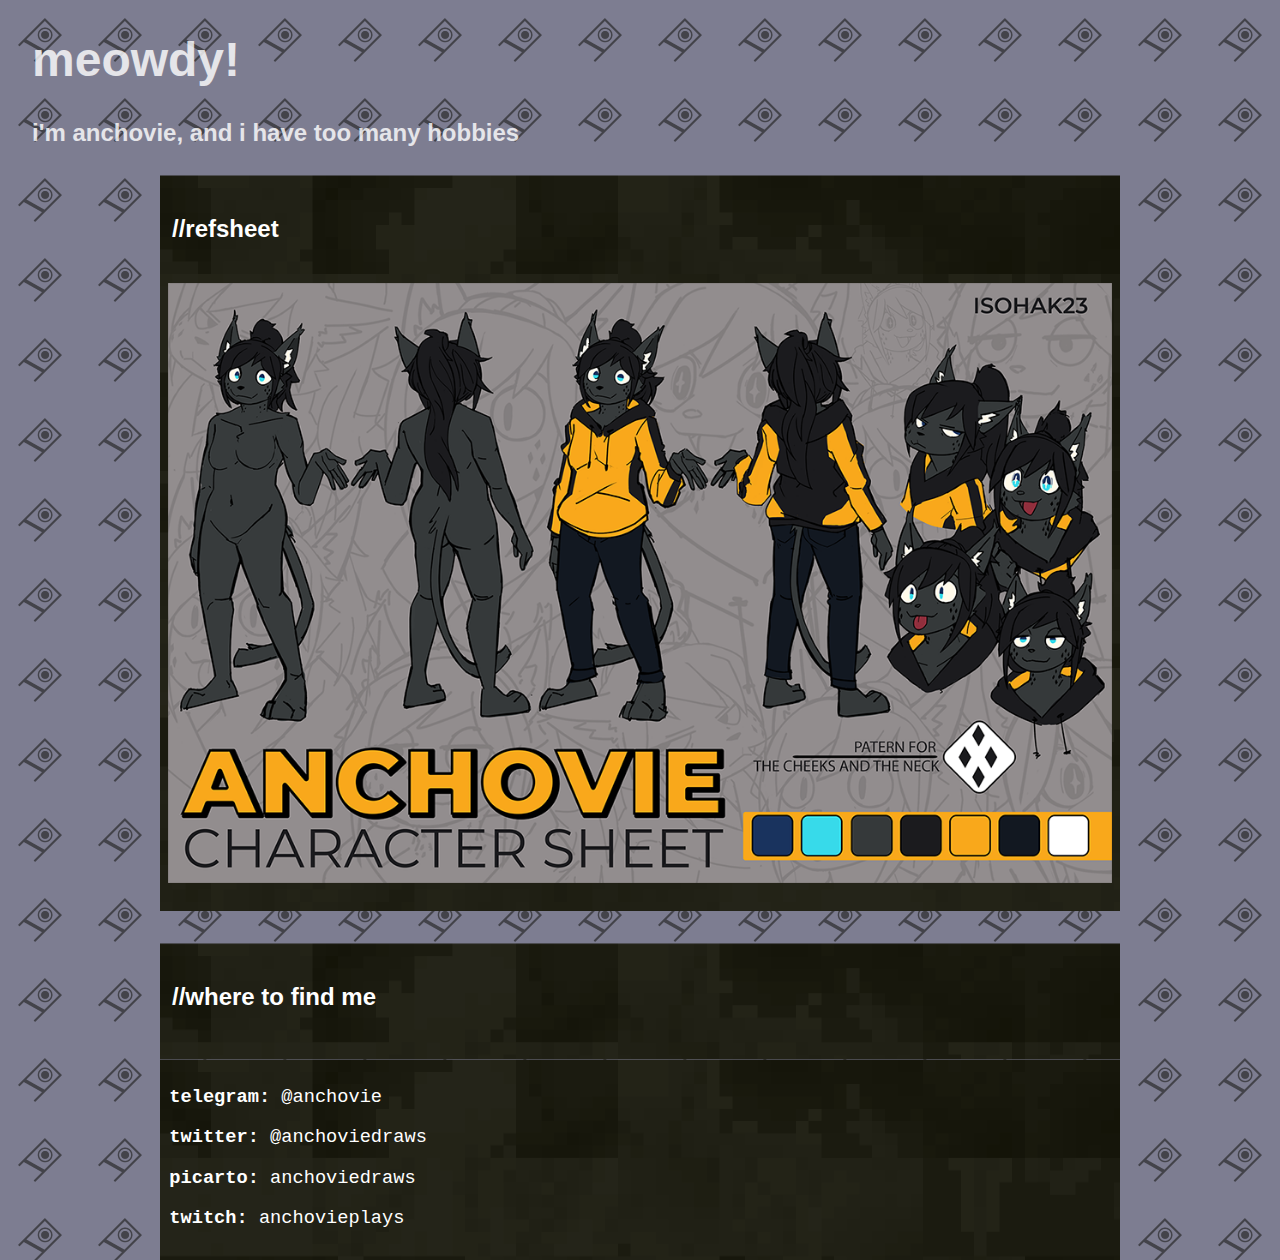
==== about.html @ 90c7c584 "Inital project commit" ====
<!DOCTYPE html>
<html>
    <head lang="en">
        <meta charset="utf-8">
        <meta name="viewport" content="width=device-width, initial-scale=1">
        <link rel="stylesheet" href="main.css">
        <link rel="apple-touch-icon" sizes="180x180" href="/apple-touch-icon.png">
        <link rel="icon" type="image/png" sizes="32x32" href="/favicon-32x32.png">
        <link rel="icon" type="image/png" sizes="16x16" href="/favicon-16x16.png">
        <link rel="manifest" href="/site.webmanifest">
        <title>about</title>
    </head>
    <body style="background-image: url(images/fishy.png); background-repeat: repeat; background-size: auto;">
        <div id="welcome">
            <h1>meowdy!</h1>
            <h2>i'm anchovie, and i have too many hobbies</h2>
        </div>
        <div class="responsiveContainer">
            <div id="about">
                <h2 style="padding: 0.5em;">//refsheet</h2>
                <div style="padding: 0.5em; width: auto;">
                    <img src="images/refsheet.png" style="max-width: 100%;">
                </div>
            </div>
            <div id="spacer"></div>
            <div id="about">
                <h2 style="padding: 0.5em;">//where to find me</h2>
            </div>
            <div id="about">
                <p style="color: #FFFFFF"><strong>telegram:</strong> @anchovie</p>
                <p style="color: #FFFFFF"><strong>twitter:</strong> @anchoviedraws</p>
                <p style="color: #FFFFFF"><strong>picarto:</strong> anchoviedraws</p>
                <p style="color: #FFFFFF"><strong>twitch:</strong> anchovieplays</p>
            </div>
        </div>
    </body>
</html>
---- main.css ----
html {
    width: 100%;
    margin: auto;
}

body {
    background-image: url(images/glitch_bg.png);
    background-size: 100% auto;
    background-clip: padding-box;
    width: 95%;
    margin: auto;
}

#spacer {
    height: 2em;
}

#welcome {
    margin: auto;
    width: 100%;
    text-align: left;
    opacity: 0.8;
    padding-top: 0.5em;
    padding-bottom: 0.5em;
}

#about {
    margin: auto;
    width: 100%;
    text-align: left;
    background-image: url(images/glitch_bg2.png);
    padding-bottom: 1em;
    padding-top: 0.5em;
}

#centerblock {
    margin-left: 20%;
    margin-right: 20%;
    text-align: center;
}

#footer {
    display: block;
    text-align: center;
    margin: auto;
}

#navbox {
    margin: auto;
    width: 30em;
    position: absolute;
    top: 50%;
    left: 50%;
    transform: translate(-50%, -50%);
    background-image: url(images/glitch_bg2.png);
    text-align: center;
    padding: 1em;
}

h1 {
    color: #FFFFFF;
    font-family: sans-serif;
    font-size: 36pt;
    margin-top: 0.5em;
    padding: 0;
}

h2 {
    color: #FFFFFF;
    font-family: sans-serif;
    font-size: 18pt;
    opacity: 1.0;
}

p {
    color: #000000;
    font-family: monospace;
    font-size: 14pt;
    opacity: 1;
    padding-left: 0.5em;
    padding-right: 0.5em;
}

/* link styling */

a:hover {
    border-bottom: 1px solid;
}

a:visited {
    color: #FF0000;
    border-bottom: 2px dashed;
}

.noLine, .noLine:hover, .noLine:visited {
    border: none;
}

/* table styling */

table {
    width: 45em;
    margin-left: auto;
    margin-right: auto;
    border-collapse: collapse;
}

tr {
    border-bottom: 2px solid rgb(233, 176, 92);
}

th {
    padding-left: 1em;
    padding-right: 1em;
    vertical-align: middle;
}

td {
    background-color: rgb(67, 67, 74);
    height: auto;
    border-bottom: 2px;
    border-bottom-color: rgb(233, 176, 92);
}

#titlebar {
    height: 3em;
    font-family: sans-serif;
    color: rgb(233, 176, 92);
    text-align: left;
    background-color: rgb(30, 30, 35);
}

.floatContainer {
    width: 30em;
    height: 5em;
    margin: auto;
    vertical-align: middle;
    overflow: hidden;
}

.hidden {
    display: none;
}

.img_container {
    padding: 0.5em;
}

.blurry {
    max-width: 100%;
}

.blurry:hover {
    filter: blur(3px);
}

.responsiveContainer {
    margin: auto;
    max-width: 60em;
}

/* responsive 3-column grid */

.column {
    float: left;
    width: 33.33%;
    height: auto;
    text-align: center;
    opacity: 0.95;
}

/* Clear floats after the columns */
.row:after {
  content: "";
  display: table;
  clear: both;
}

/* Responsive layout - for when the screen is less than 768px wide */
@media screen and (max-width: 768px) {
    .column {
        width: 100%;
  }
    .floatContainer {
        width: 100%;
    }
    #navbox {
        width: 85%;
    }
    table {
        width: 95%;
    }
    .responsiveContainer {
        width: 100%;
    }
}

button {
    width: 90%;
    height: 4em;
    background: rgba(0, 0, 0, 0.4);
    border: 2px solid hotpink;
    border-width: 0.25em;
    margin-bottom: 0.25em;
    margin-top: 0.25em;
    font-family: sans-serif;
    font-size: 14pt;
    font-weight: 600;
    color: white;
}

.floatLeft {
    float: left;
    width: auto;
    height: 5em;
    padding-right: 0.5em;
}

.floatLeft button {
    margin: auto;
    height: 80px;
    width: 6em;
}

.floatRight {
    float: right;
    width: auto;
    height: 5em;
    padding-left: 0.5em;
}

.floatRight button {
    margin: auto;
    height: 80px;
    width: 6em;
}

/* Sweep To Right */
.hvr-sweep-to-right {
  display: inline-block;
  vertical-align: middle;
  -webkit-transform: perspective(1px) translateZ(0);
  transform: perspective(1px) translateZ(0);
  box-shadow: 0 0 1px rgba(0, 0, 0, 0);
  position: relative;
  -webkit-transition-property: color;
  transition-property: color;
  -webkit-transition-duration: 0.2s;
  transition-duration: 0.2s;
}
.hvr-sweep-to-right:before {
  content: "";
  position: absolute;
  z-index: -1;
  top: 0;
  left: 0;
  right: 0;
  bottom: 0;
  background: hotpink;
  -webkit-transform: scaleX(0);
  transform: scaleX(0);
  -webkit-transform-origin: 0 50%;
  transform-origin: 0 50%;
  -webkit-transition-property: transform;
  transition-property: transform;
  -webkit-transition-duration: 0.2s;
  transition-duration: 0.2s;
  -webkit-transition-timing-function: ease-out;
  transition-timing-function: ease-out;
}
.hvr-sweep-to-right:hover, .hvr-sweep-to-right:focus, .hvr-sweep-to-right:active {
  color: white;
}
.hvr-sweep-to-right:hover:before, .hvr-sweep-to-right:focus:before, .hvr-sweep-to-right:active:before {
  -webkit-transform: scaleX(1);
  transform: scaleX(1);
}
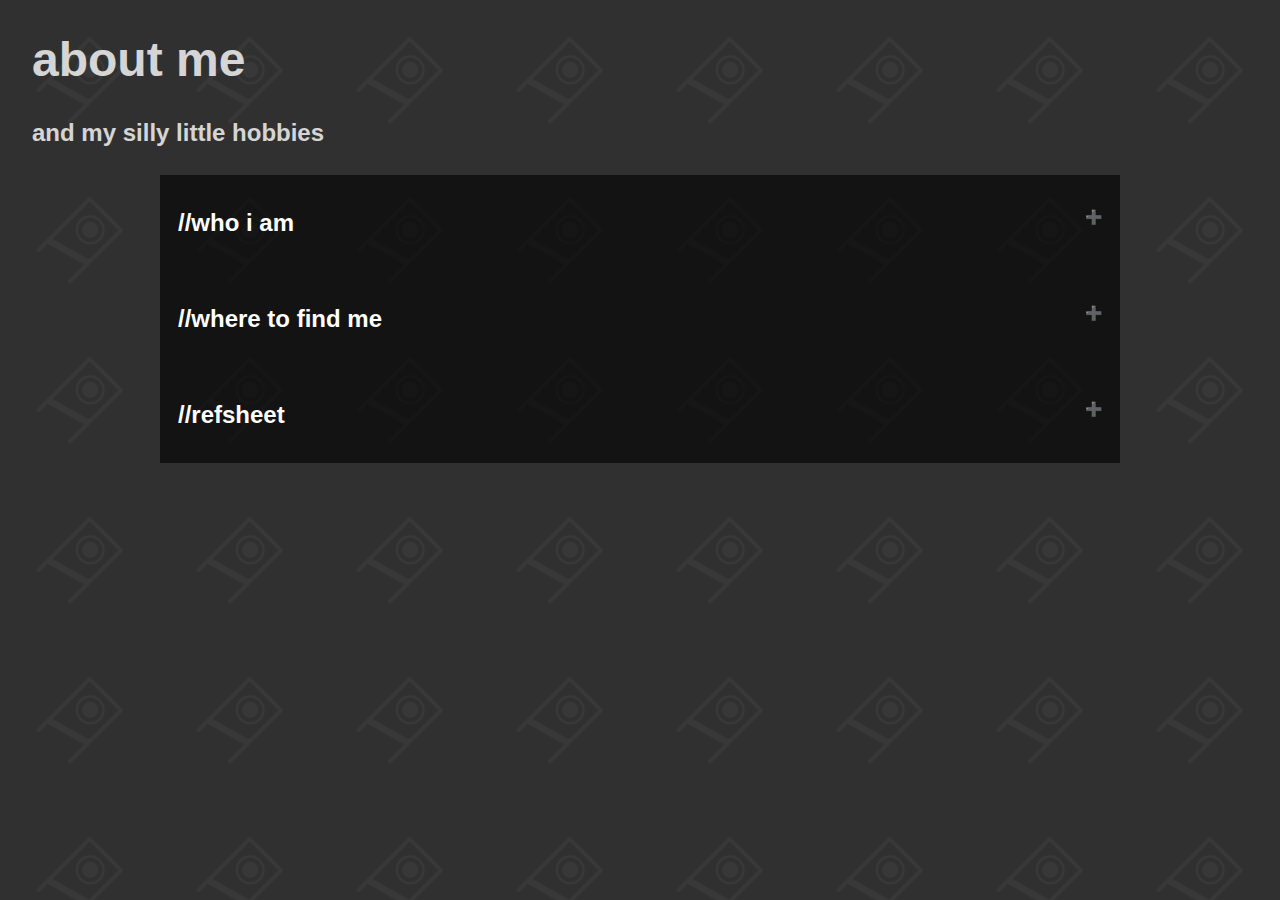
==== commit 4eb7b766: "standalone site v1.0" ====
--- a/about.html
+++ b/about.html
@@ -8,29 +8,44 @@
         <link rel="icon" type="image/png" sizes="32x32" href="/favicon-32x32.png">
         <link rel="icon" type="image/png" sizes="16x16" href="/favicon-16x16.png">
         <link rel="manifest" href="/site.webmanifest">
+        <script type="text/javascript" src="functions.js"></script>
         <title>about</title>
     </head>
-    <body style="background-image: url(images/fishy.png); background-repeat: repeat; background-size: auto;">
-        <div id="welcome">
-            <h1>meowdy!</h1>
-            <h2>i'm anchovie, and i have too many hobbies</h2>
+    <body style="background-image: url(images/icons/fishy.png); background-repeat: repeat; background-size: auto;">
+        <div id="header">
+            <h1>about me</h1>
+            <h2>and my silly little hobbies</h2>
         </div>
         <div class="responsiveContainer">
-            <div id="about">
-                <h2 style="padding: 0.5em;">//refsheet</h2>
-                <div style="padding: 0.5em; width: auto;">
-                    <img src="images/refsheet.png" style="max-width: 100%;">
+            <button type="button" class="collapsible">//who i am</button>
+            <div class="content">
+                <div id="glitchbg">
+                    <img style="margin: auto; display: block; width: 6em;" src="images/icons/box_no_bg.png">
+                    <p><strong>my name is anchovie!</strong> i have a questionable habit of collecting hobbies. this is a hub for all of them.</p>
+                    <p>an inexhaustive list of <strong>things i do</strong>: art, design, cars, computers, rapid prototyping (3d printing, cnc, lasercutting), music, light coding, and keyboards.</p>
+                    <p>i've been involved in the <a href="https://en.wikipedia.org/wiki/Furry_fandom" target="_blank">furry</a> and <a href="https://en.wikipedia.org/wiki/Maker_culture" target="_blank">maker</a> communities for as long as i've had access to a computer at home. if i had to tie an age to my first encounter, i'd say i was about 10 years old. suffice to say, <strong>furries and technology have been with me for most of my life</strong>. many of my projects involve both; my most publicized being the now-defunct <a href="https://lapfoxtrax.fandom.com/wiki/Lapfox_Trax_Remix_Sound_Team" target="_blank">Lapfox Trax Remix Sound Team</a> (we were young and bad at music, but it was a good time). members of these communities have been foundational to what i do today, either directly as collaborators and mentors or indirectly as inspirers. i try to give back by logging my journeys publicly as those before me did. my hope is that  someday (maybe) something i do will light a spark in someone who stumbles upon it.</p>
+                    <p>problem is, i'm generally <strong>pretty quiet in big spaces</strong>. i used to log my thoughts and projects  on twitter, but posting there made me anxious. to suit my preference for smaller environments i revived my <a href="https://www.tumblr.com/anchoviedraws" target="_blank">blog on tumblr</a>. if you want to hear my thoughts in real-time, consider following that. if you just want to see the finished results, follow this website's RSS feed or bookmark my URL and check in every now and then :3</p>
+                    <p>all that being said, i love to chat with folks in smaller groups or individually. so if you wanna reach out - whether it's to talk shop, request a commission, show me your cool keyboard, or just say hi - <strong>don't be shy!</strong></p>
                 </div>
             </div>
-            <div id="spacer"></div>
-            <div id="about">
-                <h2 style="padding: 0.5em;">//where to find me</h2>
+            <button type="button" class="collapsible">//where to find me</button>
+            <div class="content">
+                <div id="glitchbg">
+                    <p><strong>telegram:</strong> <a href="https://t.me/anchovie" target="_blank">@anchovie</a></p>
+                    <p><strong>tumblr:</strong> <a href="https://www.tumblr.com/anchoviedraws" target="_blank">anchoviedraws</a></p>
+                    <p><strong>weasyl:</strong> <a href="https://www.weasyl.com/~anchoviedraws" target="_blank">anchoviedraws</a></p>
+                    <p><strong>picarto:</strong> <a href="https://picarto.tv/anchoviedraws" target="_blank">anchoviedraws</a></p>
+                    <p><strong>twitch:</strong> <a href="https://www.twitch.tv/anchovieplays" target="_blank">anchovieplays</a></p>
+                    <p><strong>twitter [deprecated]:</strong> <a href="https://twitter.com/anchoviedraws" target="_blank">@anchoviedraws</a></p>
+                </div>
             </div>
-            <div id="about">
-                <p style="color: #FFFFFF"><strong>telegram:</strong> @anchovie</p>
-                <p style="color: #FFFFFF"><strong>twitter:</strong> @anchoviedraws</p>
-                <p style="color: #FFFFFF"><strong>picarto:</strong> anchoviedraws</p>
-                <p style="color: #FFFFFF"><strong>twitch:</strong> anchovieplays</p>
+            <button type="button" class="collapsible">//refsheet</button>
+            <div class="content">
+                <div id="glitchbg">
+                    <div style="padding: 0.5em; width: auto;">
+                        <img src="images/refsheet.png" style="max-width: 100%;">
+                    </div>
+                </div>
             </div>
         </div>
     </body>
--- a/main.css
+++ b/main.css
@@ -4,18 +4,74 @@
 }
 
 body {
-    background-image: url(images/glitch_bg.png);
-    background-size: 100% auto;
-    background-clip: padding-box;
     width: 95%;
     margin: auto;
+}
+
+button {
+    width: 90%;
+    height: 4em;
+    background: rgba(0, 0, 0, 0.6);
+    border: 2px solid #E9B05C;
+    margin-bottom: 0.25em;
+    margin-top: 0.25em;
+    font-family: sans-serif;
+    font-size: 14pt;
+    font-weight: 600;
+    color: #FFFFFF;
+    cursor: pointer;
+}
+
+/* collapsible button section headers */
+.collapsible {
+    cursor: pointer;
+    padding: 18px;
+    width: 100%;
+    border: none;
+    text-align: left;
+    outline: none;
+    color: #FFFFFF;
+    font-family: sans-serif;
+    font-size: 18pt;
+    opacity: 1.0;
+    margin-bottom: 0em;
+    margin-top: 0em;
+    
+}
+
+.active, .collapsible:hover {
+    background: rgba(0, 0, 0, 0.9);
+}
+
+ .collapsible:after {
+     content: '\02795'; /* Unicode character for "plus" sign (+) */
+    font-size: 14px;
+     color: #FFFFFF;
+    float: right;
+    margin-left: 5px;
+}
+
+.active:after {
+    content: "\2796"; /* Unicode character for "minus" sign (-) */
+}
+
+/* div label for content within .collapsible */
+.content {
+    display: none;
+    overflow: hidden;
+}
+
+/* custom divs */
+.responsiveContainer {
+    margin: auto;
+    max-width: 60em;
 }
 
 #spacer {
     height: 2em;
 }
 
-#welcome {
+#header {
     margin: auto;
     width: 100%;
     text-align: left;
@@ -24,39 +80,23 @@
     padding-bottom: 0.5em;
 }
 
-#about {
-    margin: auto;
-    width: 100%;
-    text-align: left;
-    background-image: url(images/glitch_bg2.png);
+#glitchbg {
+    margin: auto;
+    width: 100%;
+    text-align: left;
+    background-image: url(images/glitch_bg.png);
     padding-bottom: 1em;
     padding-top: 0.5em;
-}
-
-#centerblock {
-    margin-left: 20%;
-    margin-right: 20%;
-    text-align: center;
 }
 
 #footer {
     display: block;
     text-align: center;
-    margin: auto;
-}
-
-#navbox {
-    margin: auto;
-    width: 30em;
-    position: absolute;
-    top: 50%;
-    left: 50%;
-    transform: translate(-50%, -50%);
-    background-image: url(images/glitch_bg2.png);
-    text-align: center;
-    padding: 1em;
-}
-
+    margin-left: 20%;
+    margin-right: 20%;
+}
+
+/* typography */
 h1 {
     color: #FFFFFF;
     font-family: sans-serif;
@@ -73,7 +113,7 @@
 }
 
 p {
-    color: #000000;
+    color: #FFFFFF;
     font-family: monospace;
     font-size: 14pt;
     opacity: 1;
@@ -82,14 +122,16 @@
 }
 
 /* link styling */
+a {
+    color: #E9B05C;
+}
 
 a:hover {
     border-bottom: 1px solid;
 }
 
 a:visited {
-    color: #FF0000;
-    border-bottom: 2px dashed;
+    color: #E9B05C;
 }
 
 .noLine, .noLine:hover, .noLine:visited {
@@ -97,7 +139,6 @@
 }
 
 /* table styling */
-
 table {
     width: 45em;
     margin-left: auto;
@@ -130,14 +171,7 @@
     background-color: rgb(30, 30, 35);
 }
 
-.floatContainer {
-    width: 30em;
-    height: 5em;
-    margin: auto;
-    vertical-align: middle;
-    overflow: hidden;
-}
-
+/* miscellanious styling */
 .hidden {
     display: none;
 }
@@ -146,37 +180,7 @@
     padding: 0.5em;
 }
 
-.blurry {
-    max-width: 100%;
-}
-
-.blurry:hover {
-    filter: blur(3px);
-}
-
-.responsiveContainer {
-    margin: auto;
-    max-width: 60em;
-}
-
-/* responsive 3-column grid */
-
-.column {
-    float: left;
-    width: 33.33%;
-    height: auto;
-    text-align: center;
-    opacity: 0.95;
-}
-
-/* Clear floats after the columns */
-.row:after {
-  content: "";
-  display: table;
-  clear: both;
-}
-
-/* Responsive layout - for when the screen is less than 768px wide */
+/* responsive layout <768px wide */
 @media screen and (max-width: 768px) {
     .column {
         width: 100%;
@@ -195,47 +199,7 @@
     }
 }
 
-button {
-    width: 90%;
-    height: 4em;
-    background: rgba(0, 0, 0, 0.4);
-    border: 2px solid hotpink;
-    border-width: 0.25em;
-    margin-bottom: 0.25em;
-    margin-top: 0.25em;
-    font-family: sans-serif;
-    font-size: 14pt;
-    font-weight: 600;
-    color: white;
-}
-
-.floatLeft {
-    float: left;
-    width: auto;
-    height: 5em;
-    padding-right: 0.5em;
-}
-
-.floatLeft button {
-    margin: auto;
-    height: 80px;
-    width: 6em;
-}
-
-.floatRight {
-    float: right;
-    width: auto;
-    height: 5em;
-    padding-left: 0.5em;
-}
-
-.floatRight button {
-    margin: auto;
-    height: 80px;
-    width: 6em;
-}
-
-/* Sweep To Right */
+/* Sweep To Right buttons */
 .hvr-sweep-to-right {
   display: inline-block;
   vertical-align: middle;
@@ -256,7 +220,7 @@
   left: 0;
   right: 0;
   bottom: 0;
-  background: hotpink;
+  background: #E9B05C;
   -webkit-transform: scaleX(0);
   transform: scaleX(0);
   -webkit-transform-origin: 0 50%;
@@ -269,7 +233,7 @@
   transition-timing-function: ease-out;
 }
 .hvr-sweep-to-right:hover, .hvr-sweep-to-right:focus, .hvr-sweep-to-right:active {
-  color: white;
+  color: #FFFFFF;
 }
 .hvr-sweep-to-right:hover:before, .hvr-sweep-to-right:focus:before, .hvr-sweep-to-right:active:before {
   -webkit-transform: scaleX(1);
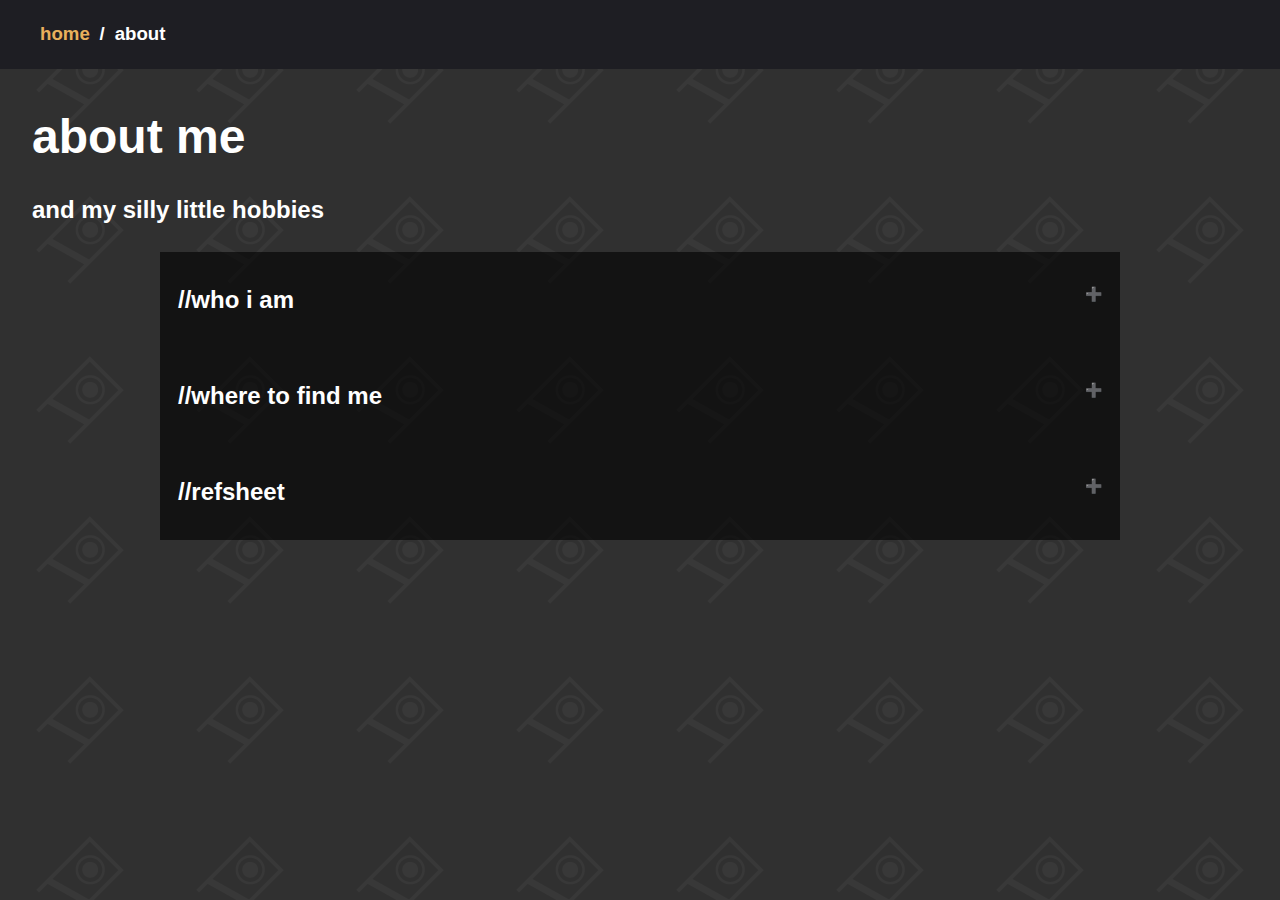
==== commit 30f9104d: "added breadcrumb nav" ====
--- a/about.html
+++ b/about.html
@@ -12,6 +12,13 @@
         <title>about</title>
     </head>
     <body style="background-image: url(images/icons/fishy.png); background-repeat: repeat; background-size: auto;">
+        <div class="nav">
+            <ul class="breadcrumb">
+                <li><a class="noLine" href="index.html">home</a></li>
+                <li>/</li>
+                <li>about</li>
+            </ul>
+        </div>
         <div id="header">
             <h1>about me</h1>
             <h2>and my silly little hobbies</h2>
--- a/main.css
+++ b/main.css
@@ -4,7 +4,7 @@
 }
 
 body {
-    width: 95%;
+    width: 100%;
     margin: auto;
 }
 
@@ -16,7 +16,7 @@
     margin-bottom: 0.25em;
     margin-top: 0.25em;
     font-family: sans-serif;
-    font-size: 14pt;
+    font-size: 12pt;
     font-weight: 600;
     color: #FFFFFF;
     cursor: pointer;
@@ -34,8 +34,8 @@
     font-family: sans-serif;
     font-size: 18pt;
     opacity: 1.0;
-    margin-bottom: 0em;
-    margin-top: 0em;
+    margin-bottom: 0;
+    margin-top: 0;
     
 }
 
@@ -72,10 +72,9 @@
 }
 
 #header {
-    margin: auto;
-    width: 100%;
-    text-align: left;
-    opacity: 0.8;
+    margin-left: 2em;
+    max-width: 100%;
+    text-align: left;
     padding-top: 0.5em;
     padding-bottom: 0.5em;
 }
@@ -101,22 +100,18 @@
     color: #FFFFFF;
     font-family: sans-serif;
     font-size: 36pt;
-    margin-top: 0.5em;
-    padding: 0;
 }
 
 h2 {
     color: #FFFFFF;
     font-family: sans-serif;
     font-size: 18pt;
-    opacity: 1.0;
 }
 
 p {
     color: #FFFFFF;
     font-family: monospace;
     font-size: 14pt;
-    opacity: 1;
     padding-left: 0.5em;
     padding-right: 0.5em;
 }
@@ -136,11 +131,11 @@
 
 .noLine, .noLine:hover, .noLine:visited {
     border: none;
+    text-decoration: none;
 }
 
 /* table styling */
 table {
-    width: 45em;
     margin-left: auto;
     margin-right: auto;
     border-collapse: collapse;
@@ -171,6 +166,33 @@
     background-color: rgb(30, 30, 35);
 }
 
+/* breadcrumb nav */
+
+.nav {
+    background-color: rgb(30, 30, 35);
+    font-family: sans-serif;
+    font-size: 14pt;
+    font-weight: 600;
+    color: #FFFFFF;
+    padding-top: 0.25em;
+    padding-bottom: 0.25em;
+    margin: 0;
+}
+
+ul.breadcrumb {
+    list-style: none;
+}
+
+/* Display list items side by side */
+ul.breadcrumb li {
+    display: inline;
+    padding-right: 0.25em;
+}
+
+ul.breadcrumb li a:hover {
+  text-decoration: underline;
+} 
+
 /* miscellanious styling */
 .hidden {
     display: none;
@@ -192,7 +214,7 @@
         width: 85%;
     }
     table {
-        width: 95%;
+        width: 100%;
     }
     .responsiveContainer {
         width: 100%;
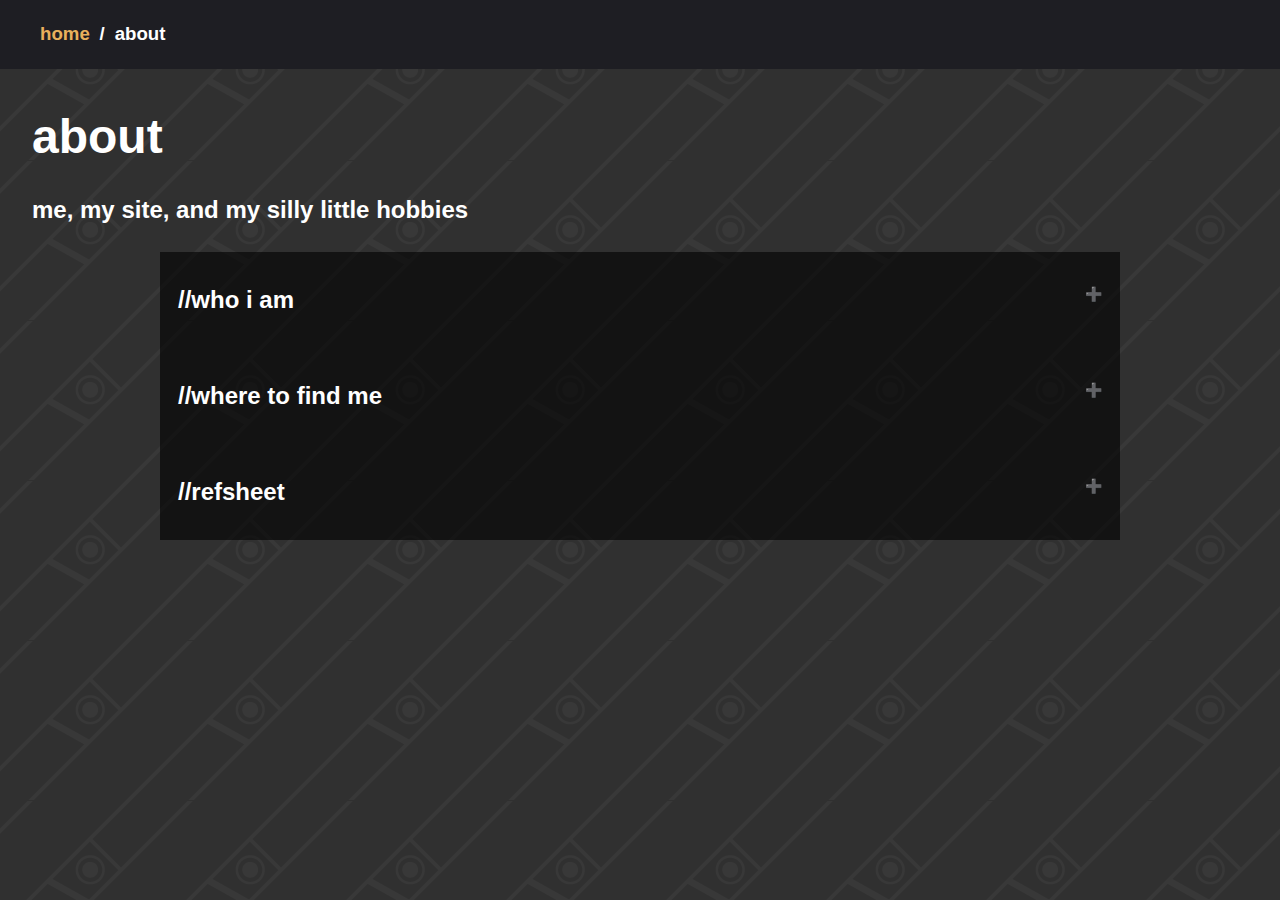
==== commit 52fffc20: "updating to match neocities build" ====
--- a/about.html
+++ b/about.html
@@ -2,7 +2,7 @@
 <html>
     <head lang="en">
         <meta charset="utf-8">
-        <meta name="viewport" content="width=device-width, initial-scale=1">
+        <meta name="viewport" content="width=device-width, initial-scale=1.0">
         <link rel="stylesheet" href="main.css">
         <link rel="apple-touch-icon" sizes="180x180" href="/apple-touch-icon.png">
         <link rel="icon" type="image/png" sizes="32x32" href="/favicon-32x32.png">
@@ -11,7 +11,7 @@
         <script type="text/javascript" src="functions.js"></script>
         <title>about</title>
     </head>
-    <body style="background-image: url(images/icons/fishy.png); background-repeat: repeat; background-size: auto;">
+    <body style="background-image: url(images/icons/fishy2.png); background-repeat: repeat; background-size: auto;">
         <div class="nav">
             <ul class="breadcrumb">
                 <li><a class="noLine" href="index.html">home</a></li>
@@ -20,15 +20,22 @@
             </ul>
         </div>
         <div id="header">
-            <h1>about me</h1>
-            <h2>and my silly little hobbies</h2>
+            <h1>about</h1>
+            <h2>me, my site, and my silly little hobbies</h2>
         </div>
         <div class="responsiveContainer">
             <button type="button" class="collapsible">//who i am</button>
             <div class="content">
                 <div id="glitchbg">
                     <img style="margin: auto; display: block; width: 6em;" src="images/icons/box_no_bg.png">
-                    <p><strong>my name is anchovie!</strong> i have a questionable habit of collecting hobbies. this is a hub for all of them.</p>
+                    <!--bio info for future character page
+                    <p><strong>id:</strong> anchovie<br>
+                    <strong>refer:</strong> shi/hir<br>
+                    <strong>type:</strong> cat<br>
+                    <strong>spec:</strong> smol<br>
+                    </p>
+                    -->
+                    <p>meowdy! i'm anchovie. welcome to my corner of the net.</p>
                     <p>an inexhaustive list of <strong>things i do</strong>: art, design, cars, computers, rapid prototyping (3d printing, cnc, lasercutting), music, light coding, and keyboards.</p>
                     <p>i've been involved in the <a href="https://en.wikipedia.org/wiki/Furry_fandom" target="_blank">furry</a> and <a href="https://en.wikipedia.org/wiki/Maker_culture" target="_blank">maker</a> communities for as long as i've had access to a computer at home. if i had to tie an age to my first encounter, i'd say i was about 10 years old. suffice to say, <strong>furries and technology have been with me for most of my life</strong>. many of my projects involve both; my most publicized being the now-defunct <a href="https://lapfoxtrax.fandom.com/wiki/Lapfox_Trax_Remix_Sound_Team" target="_blank">Lapfox Trax Remix Sound Team</a> (we were young and bad at music, but it was a good time). members of these communities have been foundational to what i do today, either directly as collaborators and mentors or indirectly as inspirers. i try to give back by logging my journeys publicly as those before me did. my hope is that  someday (maybe) something i do will light a spark in someone who stumbles upon it.</p>
                     <p>problem is, i'm generally <strong>pretty quiet in big spaces</strong>. i used to log my thoughts and projects  on twitter, but posting there made me anxious. to suit my preference for smaller environments i revived my <a href="https://www.tumblr.com/anchoviedraws" target="_blank">blog on tumblr</a>. if you want to hear my thoughts in real-time, consider following that. if you just want to see the finished results, follow this website's RSS feed or bookmark my URL and check in every now and then :3</p>
@@ -39,11 +46,10 @@
             <div class="content">
                 <div id="glitchbg">
                     <p><strong>telegram:</strong> <a href="https://t.me/anchovie" target="_blank">@anchovie</a></p>
+                    <p><strong>tg channel:</strong> <a href="https://t.me/anchoviedraws" target="_blank">@anchoviedraws</a></p>
                     <p><strong>tumblr:</strong> <a href="https://www.tumblr.com/anchoviedraws" target="_blank">anchoviedraws</a></p>
                     <p><strong>weasyl:</strong> <a href="https://www.weasyl.com/~anchoviedraws" target="_blank">anchoviedraws</a></p>
                     <p><strong>picarto:</strong> <a href="https://picarto.tv/anchoviedraws" target="_blank">anchoviedraws</a></p>
-                    <p><strong>twitch:</strong> <a href="https://www.twitch.tv/anchovieplays" target="_blank">anchovieplays</a></p>
-                    <p><strong>twitter [deprecated]:</strong> <a href="https://twitter.com/anchoviedraws" target="_blank">@anchoviedraws</a></p>
                 </div>
             </div>
             <button type="button" class="collapsible">//refsheet</button>
@@ -51,9 +57,12 @@
                 <div id="glitchbg">
                     <div style="padding: 0.5em; width: auto;">
                         <img src="images/refsheet.png" style="max-width: 100%;">
+                        <p>character info page coming soon&#8482;</p>
                     </div>
                 </div>
             </div>
+            <div id="spacer"></div>
+            <div id="spacer"></div>
         </div>
     </body>
 </html>--- a/main.css
+++ b/main.css
@@ -44,9 +44,9 @@
 }
 
  .collapsible:after {
-     content: '\02795'; /* Unicode character for "plus" sign (+) */
+    content: '\02795'; /* Unicode character for "plus" sign (+) */
     font-size: 14px;
-     color: #FFFFFF;
+    color: #FFFFFF;
     float: right;
     margin-left: 5px;
 }
@@ -91,8 +91,31 @@
 #footer {
     display: block;
     text-align: center;
-    margin-left: 20%;
-    margin-right: 20%;
+}
+
+#new {
+    position: absolute;
+    top: 5%;
+    right: 10%;
+    filter: drop-shadow(0 0 6px #000000);
+    animation: bounce 0.5s;
+    animation-direction: alternate;
+    animation-timing-function: cubic-bezier(.5, 0.05, 1, .5);
+    animation-iteration-count: infinite;
+}
+
+/* arrow_marker bounce effect (stolen) */
+@keyframes bounce {
+    from {
+        transform: translate3d(30%, 0, 0);
+    }
+    to {
+        transform: translate3d(30%, 10px, 0);
+    }
+}
+
+#new img {
+    width: 75px;
 }
 
 /* typography */
@@ -142,7 +165,7 @@
 }
 
 tr {
-    border-bottom: 2px solid rgb(233, 176, 92);
+    border-bottom: 2px solid #E9B05C;
 }
 
 th {
@@ -152,24 +175,24 @@
 }
 
 td {
-    background-color: rgb(67, 67, 74);
+    background-color: #43434A;
     height: auto;
     border-bottom: 2px;
-    border-bottom-color: rgb(233, 176, 92);
+    border-bottom-color: #E9B05C;
 }
 
 #titlebar {
     height: 3em;
     font-family: sans-serif;
-    color: rgb(233, 176, 92);
-    text-align: left;
-    background-color: rgb(30, 30, 35);
+    color: #E9B05C;
+    text-align: left;
+    background-color: #1E1E23;
 }
 
 /* breadcrumb nav */
 
 .nav {
-    background-color: rgb(30, 30, 35);
+    background-color: #1E1E23;
     font-family: sans-serif;
     font-size: 14pt;
     font-weight: 600;
@@ -210,14 +233,14 @@
     .floatContainer {
         width: 100%;
     }
-    #navbox {
-        width: 85%;
-    }
     table {
         width: 100%;
     }
     .responsiveContainer {
         width: 100%;
+    }
+    .responsiveContainer #navbox {
+        max-width: 85%;
     }
 }
 
